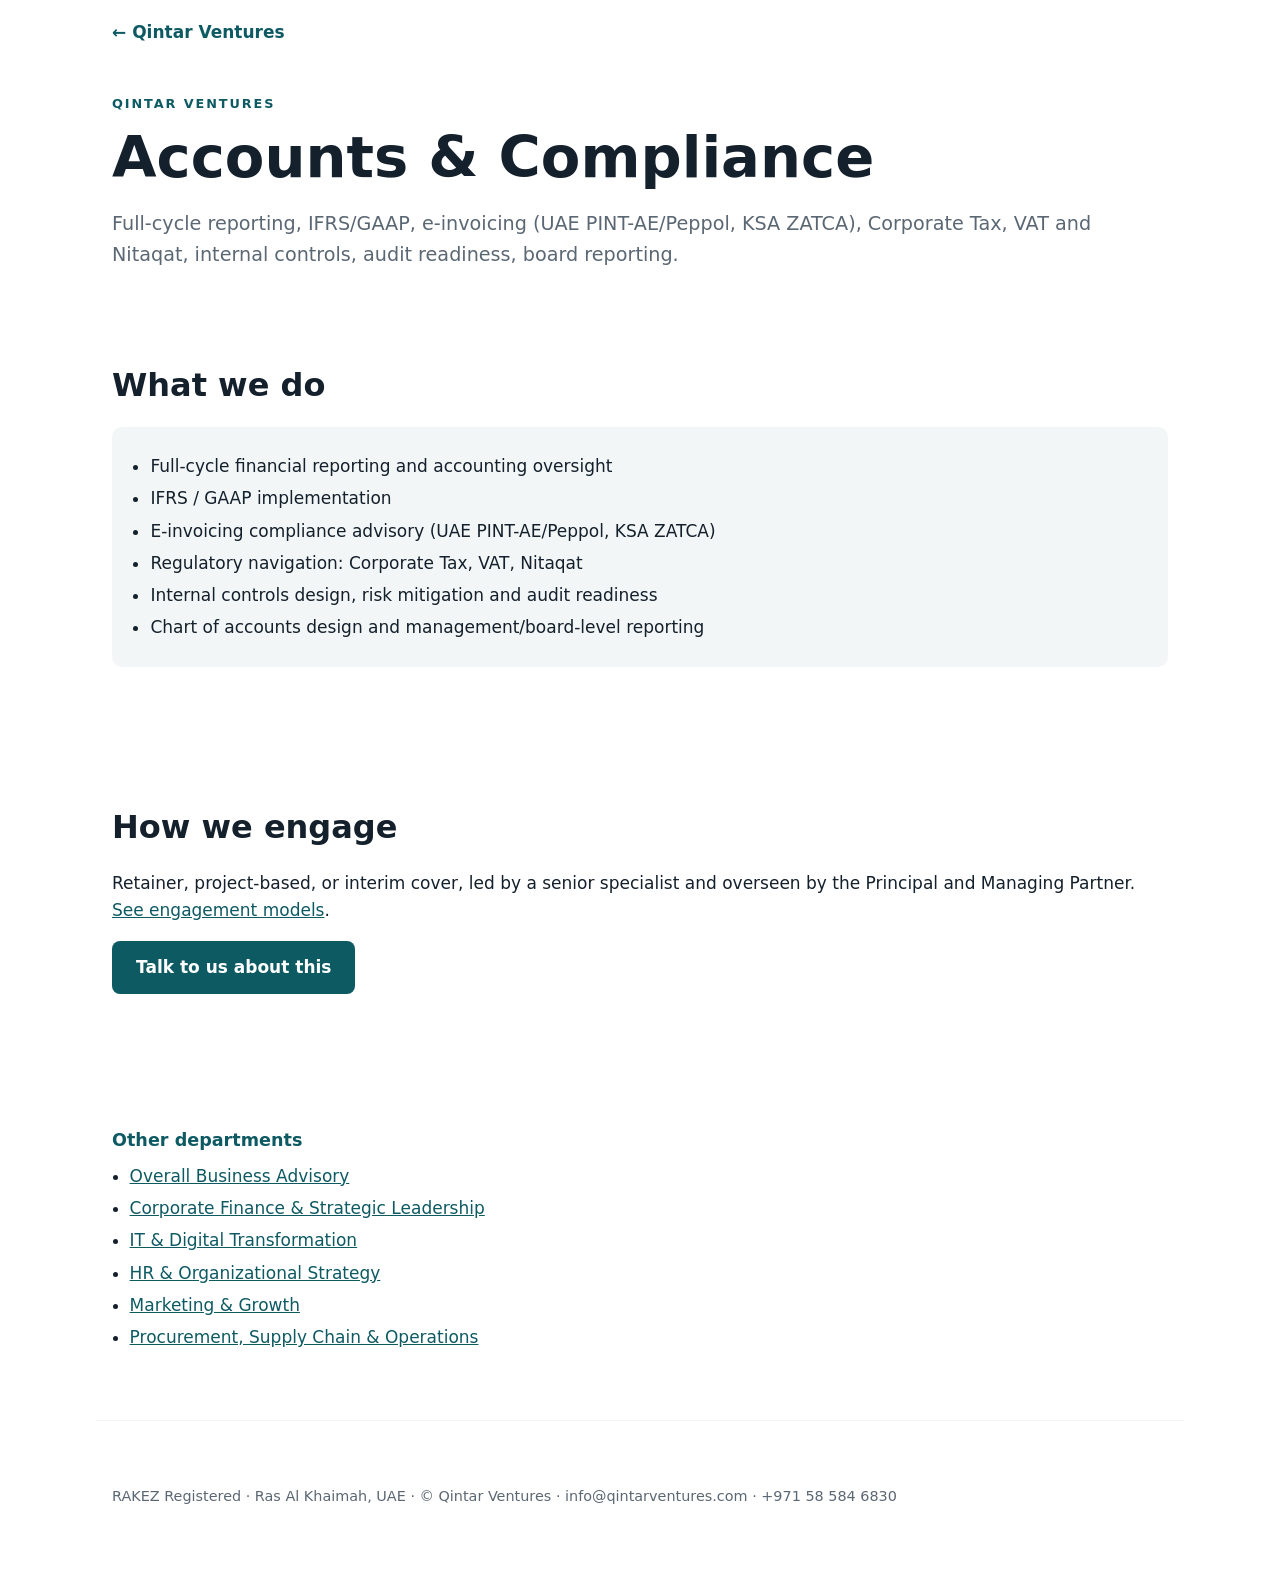
==== accounts-compliance.html @ e9bed04b "Add separate page per department Co-Authored-By: Claude Sonnet 5.5 <noreply@anthropic.com> Claude-Se" ====
<!doctype html>
<html lang=en><head><meta charset=utf-8><meta name=viewport content="width=device-width,initial-scale=1">
<title>Accounts &amp; Compliance | Qintar Ventures</title>
<meta name=description content="Full-cycle reporting, IFRS/GAAP, e-invoicing (UAE PINT-AE/Peppol, KSA ZATCA), Corporate Tax, VAT and Nitaqat, internal controls, audit readiness, board reporting.">
<link rel=stylesheet href=style.css></head><body>
<nav><a href=index.html>&larr; Qintar Ventures</a></nav>
<header style="padding-top:3rem"><div class=k>QINTAR VENTURES</div><h1>Accounts &amp; Compliance</h1><p class=mu style="font-size:1.2rem">Full-cycle reporting, IFRS/GAAP, e-invoicing (UAE PINT-AE/Peppol, KSA ZATCA), Corporate Tax, VAT and Nitaqat, internal controls, audit readiness, board reporting.</p></header>
<section style="padding-top:0"><h2>What we do</h2><div class=c><ul><li>Full-cycle financial reporting and accounting oversight</li><li>IFRS / GAAP implementation</li><li>E-invoicing compliance advisory (UAE PINT-AE/Peppol, KSA ZATCA)</li><li>Regulatory navigation: Corporate Tax, VAT, Nitaqat</li><li>Internal controls design, risk mitigation and audit readiness</li><li>Chart of accounts design and management/board-level reporting</li></ul></div></section>
<section><h2>How we engage</h2><p>Retainer, project-based, or interim cover, led by a senior specialist and overseen by the Principal and Managing Partner. <a href=index.html#engagement>See engagement models</a>.</p>
<a class=b href=mailto:info@qintarventures.com?subject=Accounts%20and%20Compliance>Talk to us about this</a></section>
<section><h3>Other departments</h3><ul><li><a href=overall-business-advisory.html>Overall Business Advisory</a></li><li><a href=corporate-finance.html>Corporate Finance &amp; Strategic Leadership</a></li><li><a href=it-digital-transformation.html>IT &amp; Digital Transformation</a></li><li><a href=hr-organizational-strategy.html>HR &amp; Organizational Strategy</a></li><li><a href=marketing-growth.html>Marketing &amp; Growth</a></li><li><a href=procurement-supply-chain-operations.html>Procurement, Supply Chain &amp; Operations</a></li></ul></section>
<footer>RAKEZ Registered · Ras Al Khaimah, UAE · © Qintar Ventures · info@qintarventures.com · +971 58 584 6830</footer>
</body></html>
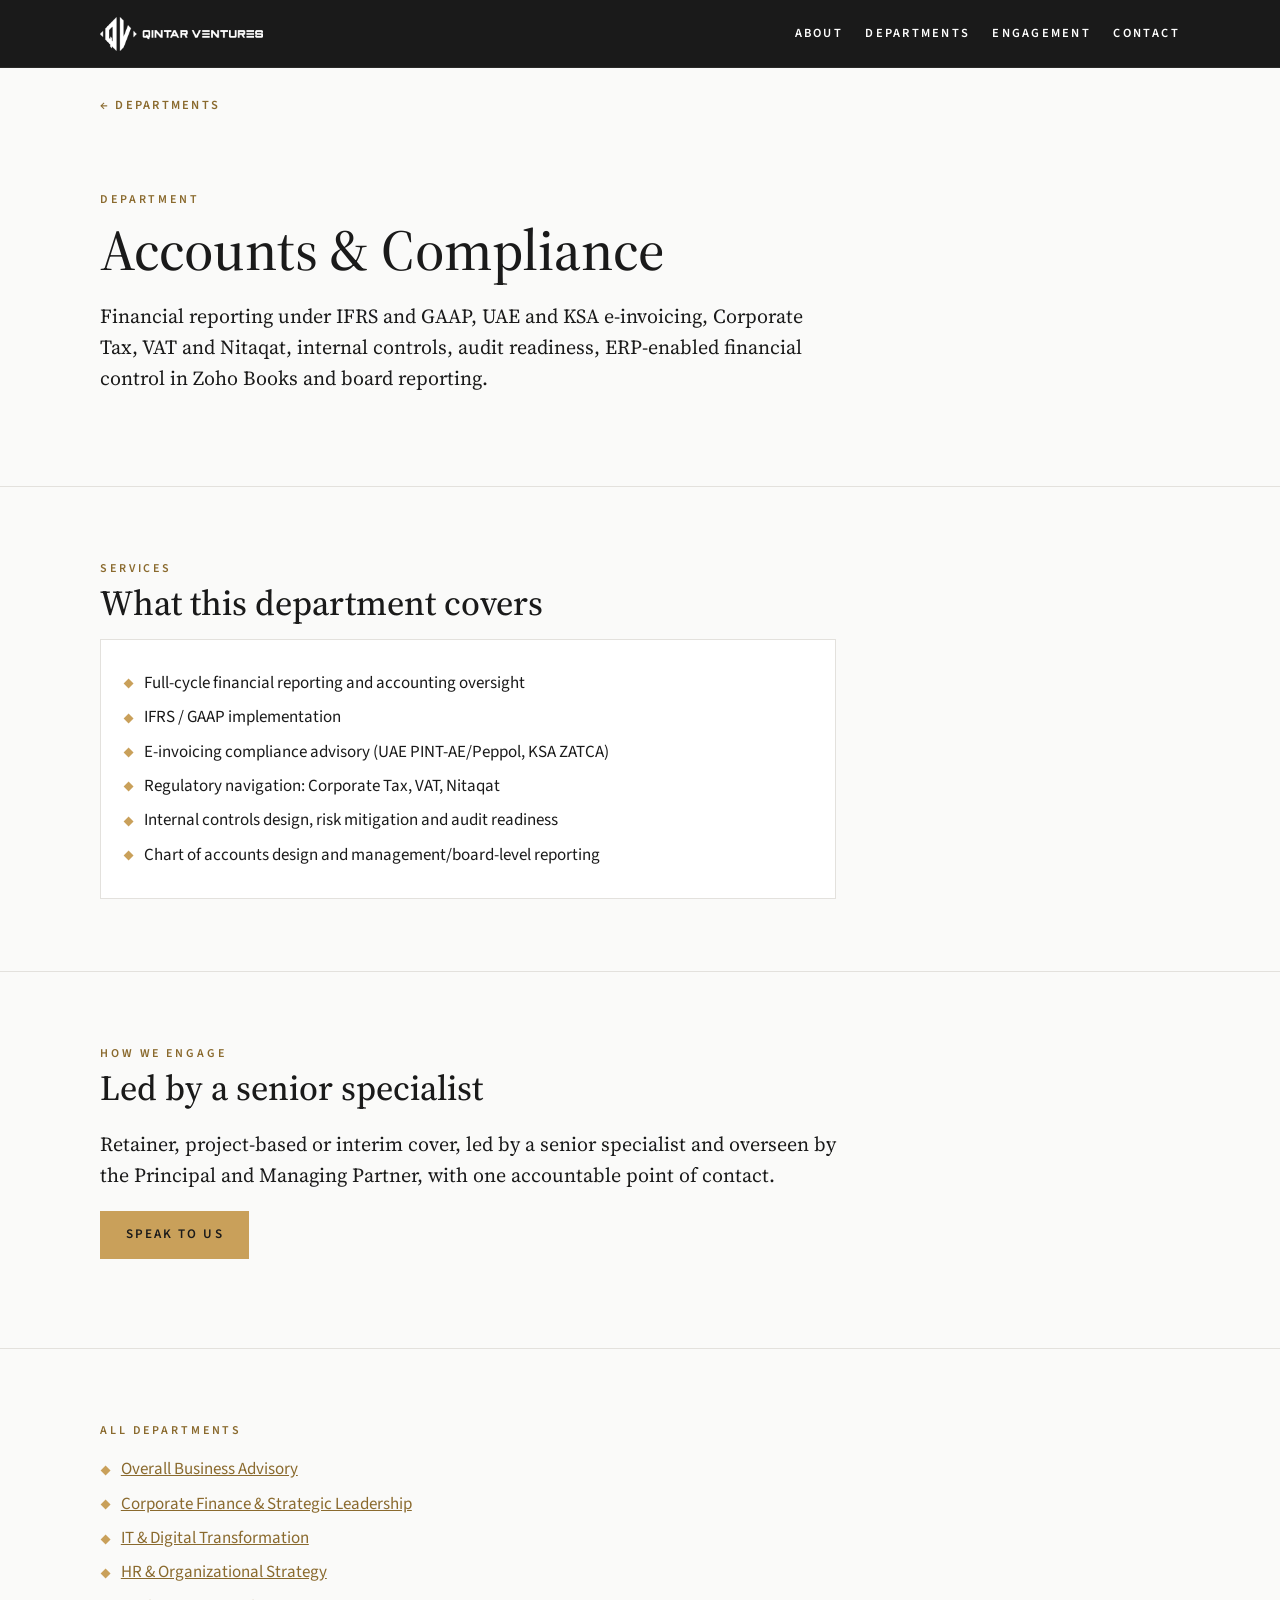
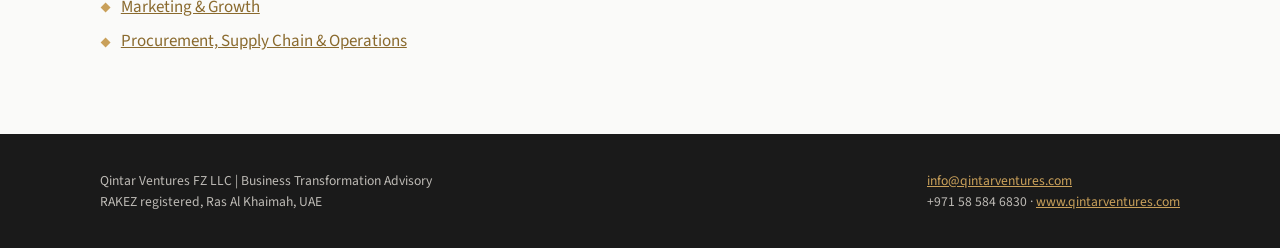
==== commit fc892bb8: "Apply Qintar brand book: logo, palette, Source Serif 4 and Source Sans 3 Co-Authored-By: Claude Sonn" ====
--- a/accounts-compliance.html
+++ b/accounts-compliance.html
@@ -1,13 +1,20 @@
 <!doctype html>
 <html lang=en><head><meta charset=utf-8><meta name=viewport content="width=device-width,initial-scale=1">
-<title>Accounts &amp; Compliance | Qintar Ventures</title>
-<meta name=description content="Full-cycle reporting, IFRS/GAAP, e-invoicing (UAE PINT-AE/Peppol, KSA ZATCA), Corporate Tax, VAT and Nitaqat, internal controls, audit readiness, board reporting.">
+<title>Accounts &amp; Compliance | Qintar Ventures</title><meta name=description content="Financial reporting under IFRS and GAAP, UAE and KSA e-invoicing, Corporate Tax, VAT and Nitaqat, internal controls, audit readiness, ERP-enabled financial control in Zoho Books and board reporting.">
+<link rel=icon href=assets/favicon.png>
+<link rel=preconnect href=https://fonts.googleapis.com><link rel=preconnect href=https://fonts.gstatic.com crossorigin>
+<link href="https://fonts.googleapis.com/css2?family=Source+Sans+3:wght@400;600&family=Source+Serif+4:ital,wght@0,400;0,500;0,600;1,400;1,500&display=swap" rel=stylesheet>
 <link rel=stylesheet href=style.css></head><body>
-<nav><a href=index.html>&larr; Qintar Ventures</a></nav>
-<header style="padding-top:3rem"><div class=k>QINTAR VENTURES</div><h1>Accounts &amp; Compliance</h1><p class=mu style="font-size:1.2rem">Full-cycle reporting, IFRS/GAAP, e-invoicing (UAE PINT-AE/Peppol, KSA ZATCA), Corporate Tax, VAT and Nitaqat, internal controls, audit readiness, board reporting.</p></header>
-<section style="padding-top:0"><h2>What we do</h2><div class=c><ul><li>Full-cycle financial reporting and accounting oversight</li><li>IFRS / GAAP implementation</li><li>E-invoicing compliance advisory (UAE PINT-AE/Peppol, KSA ZATCA)</li><li>Regulatory navigation: Corporate Tax, VAT, Nitaqat</li><li>Internal controls design, risk mitigation and audit readiness</li><li>Chart of accounts design and management/board-level reporting</li></ul></div></section>
-<section><h2>How we engage</h2><p>Retainer, project-based, or interim cover, led by a senior specialist and overseen by the Principal and Managing Partner. <a href=index.html#engagement>See engagement models</a>.</p>
-<a class=b href=mailto:info@qintarventures.com?subject=Accounts%20and%20Compliance>Talk to us about this</a></section>
-<section><h3>Other departments</h3><ul><li><a href=overall-business-advisory.html>Overall Business Advisory</a></li><li><a href=corporate-finance.html>Corporate Finance &amp; Strategic Leadership</a></li><li><a href=it-digital-transformation.html>IT &amp; Digital Transformation</a></li><li><a href=hr-organizational-strategy.html>HR &amp; Organizational Strategy</a></li><li><a href=marketing-growth.html>Marketing &amp; Growth</a></li><li><a href=procurement-supply-chain-operations.html>Procurement, Supply Chain &amp; Operations</a></li></ul></section>
-<footer>RAKEZ Registered · Ras Al Khaimah, UAE · © Qintar Ventures · info@qintarventures.com · +971 58 584 6830</footer>
+<div class=top><div class=w><a href=index.html><img src=assets/logo-white.png alt="Qintar Ventures"></a>
+<nav><a href=index.html#about>About</a><a href=index.html#departments>Departments</a><a href=index.html#engagement>Engagement</a><a href=index.html#contact>Contact</a></nav></div></div>
+
+<div class=w><div class=crumb><a href=index.html#departments>&larr; Departments</a></div></div>
+<section class=s><div class=w><div class=l>Department</div><h1 style="margin:.6rem 0 1.2rem">Accounts &amp; Compliance</h1><p class=lead>Financial reporting under IFRS and GAAP, UAE and KSA e-invoicing, Corporate Tax, VAT and Nitaqat, internal controls, audit readiness, ERP-enabled financial control in Zoho Books and board reporting.</p></div></section>
+<section class=s><div class=w><div class=l>Services</div><h2>What this department covers</h2><div class=c style="max-width:46rem"><ul class=dm><li>Full-cycle financial reporting and accounting oversight</li><li>IFRS / GAAP implementation</li><li>E-invoicing compliance advisory (UAE PINT-AE/Peppol, KSA ZATCA)</li><li>Regulatory navigation: Corporate Tax, VAT, Nitaqat</li><li>Internal controls design, risk mitigation and audit readiness</li><li>Chart of accounts design and management/board-level reporting</li></ul></div></div></section>
+<section class=s><div class=w><div class=l>How we engage</div><h2>Led by a senior specialist</h2>
+<p class=lead>Retainer, project-based or interim cover, led by a senior specialist and overseen by the Principal and Managing Partner, with one accountable point of contact.</p>
+<p><a class=b href="mailto:info@qintarventures.com?subject=Accounts%20and%20Compliance">Speak to us</a></p></div></section>
+<section class=s><div class=w><div class=l>All departments</div><ul class=dm style="margin-top:1rem"><li><a href=overall-business-advisory.html>Overall Business Advisory</a></li><li><a href=corporate-finance.html>Corporate Finance &amp; Strategic Leadership</a></li><li><a href=it-digital-transformation.html>IT &amp; Digital Transformation</a></li><li><a href=hr-organizational-strategy.html>HR &amp; Organizational Strategy</a></li><li><a href=marketing-growth.html>Marketing &amp; Growth</a></li><li><a href=procurement-supply-chain-operations.html>Procurement, Supply Chain &amp; Operations</a></li></ul></div></section>
+<footer><div class=w><div>Qintar Ventures FZ LLC | Business Transformation Advisory<br>RAKEZ registered, Ras Al Khaimah, UAE</div>
+<div><a href=mailto:info@qintarventures.com>info@qintarventures.com</a><br>+971 58 584 6830 · <a href=https://www.qintarventures.com>www.qintarventures.com</a></div></div></footer>
 </body></html>
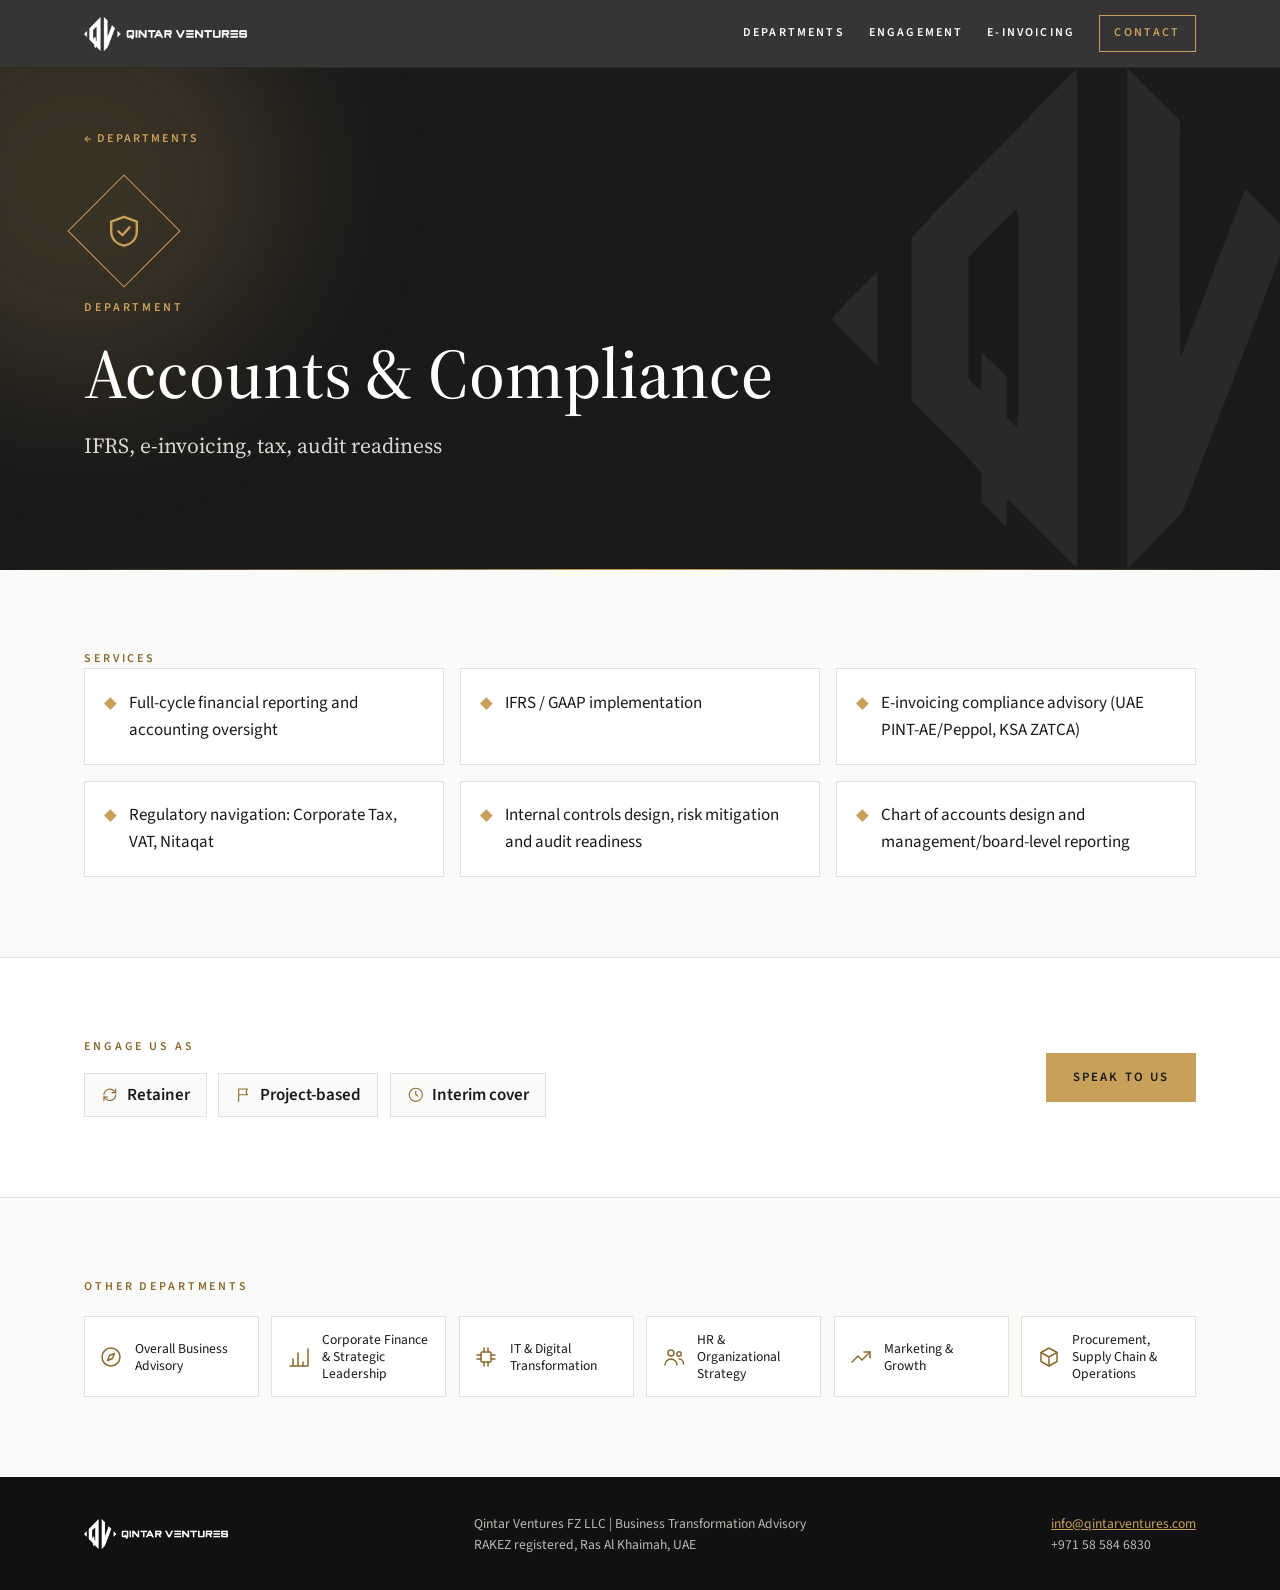
==== commit 5b3eaa84: "Redesign site: icons, motion, shorter copy Co-Authored-By: Claude Sonnet 5.5 <noreply@anthropic.com>" ====
--- a/accounts-compliance.html
+++ b/accounts-compliance.html
@@ -4,17 +4,21 @@
 <link rel=icon href=assets/favicon.png>
 <link rel=preconnect href=https://fonts.googleapis.com><link rel=preconnect href=https://fonts.gstatic.com crossorigin>
 <link href="https://fonts.googleapis.com/css2?family=Source+Sans+3:wght@400;600&family=Source+Serif+4:ital,wght@0,400;0,500;0,600;1,400;1,500&display=swap" rel=stylesheet>
+<script>document.documentElement.classList.add('js')</script>
 <link rel=stylesheet href=style.css></head><body>
 <div class=top><div class=w><a href=index.html><img src=assets/logo-white.png alt="Qintar Ventures"></a>
-<nav><a href=index.html#about>About</a><a href=index.html#departments>Departments</a><a href=index.html#engagement>Engagement</a><a href=index.html#contact>Contact</a></nav></div></div>
+<nav><a href=index.html#departments>Departments</a><a href=index.html#engagement>Engagement</a><a href=index.html#einvoicing>E-invoicing</a><a class=nb href=index.html#contact>Contact</a></nav></div></div>
 
-<div class=w><div class=crumb><a href=index.html#departments>&larr; Departments</a></div></div>
-<section class=s><div class=w><div class=l>Department</div><h1 style="margin:.6rem 0 1.2rem">Accounts &amp; Compliance</h1><p class=lead>Financial reporting under IFRS and GAAP, UAE and KSA e-invoicing, Corporate Tax, VAT and Nitaqat, internal controls, audit readiness, ERP-enabled financial control in Zoho Books and board reporting.</p></div></section>
-<section class=s><div class=w><div class=l>Services</div><h2>What this department covers</h2><div class=c style="max-width:46rem"><ul class=dm><li>Full-cycle financial reporting and accounting oversight</li><li>IFRS / GAAP implementation</li><li>E-invoicing compliance advisory (UAE PINT-AE/Peppol, KSA ZATCA)</li><li>Regulatory navigation: Corporate Tax, VAT, Nitaqat</li><li>Internal controls design, risk mitigation and audit readiness</li><li>Chart of accounts design and management/board-level reporting</li></ul></div></div></section>
-<section class=s><div class=w><div class=l>How we engage</div><h2>Led by a senior specialist</h2>
-<p class=lead>Retainer, project-based or interim cover, led by a senior specialist and overseen by the Principal and Managing Partner, with one accountable point of contact.</p>
-<p><a class=b href="mailto:info@qintarventures.com?subject=Accounts%20and%20Compliance">Speak to us</a></p></div></section>
-<section class=s><div class=w><div class=l>All departments</div><ul class=dm style="margin-top:1rem"><li><a href=overall-business-advisory.html>Overall Business Advisory</a></li><li><a href=corporate-finance.html>Corporate Finance &amp; Strategic Leadership</a></li><li><a href=it-digital-transformation.html>IT &amp; Digital Transformation</a></li><li><a href=hr-organizational-strategy.html>HR &amp; Organizational Strategy</a></li><li><a href=marketing-growth.html>Marketing &amp; Growth</a></li><li><a href=procurement-supply-chain-operations.html>Procurement, Supply Chain &amp; Operations</a></li></ul></div></section>
-<footer><div class=w><div>Qintar Ventures FZ LLC | Business Transformation Advisory<br>RAKEZ registered, Ras Al Khaimah, UAE</div>
-<div><a href=mailto:info@qintarventures.com>info@qintarventures.com</a><br>+971 58 584 6830 · <a href=https://www.qintarventures.com>www.qintarventures.com</a></div></div></footer>
-</body></html>+<section class="hero sm"><div class="orb o1"></div><div class=w><a class=back href=index.html#departments>&larr; Departments</a>
+<div class=rv><div class=bigico><svg class="ic" viewBox="0 0 24 24" fill="none" stroke="currentColor" stroke-width="1.5" stroke-linecap="round" stroke-linejoin="round" aria-hidden="true"><path d="M12 3l8 3v6c0 5-3.5 8-8 9-4.5-1-8-4-8-9V6z"/><path d="M8.5 12l2.5 2.5 4.5-5"/></svg></div></div><div class="l rv">Department</div><h1 class=rv style="--d:80ms">Accounts &amp; Compliance</h1><p class="lead rv" style="--d:160ms">IFRS, e-invoicing, tax, audit readiness</p></div></section>
+<section class=s><div class=w><div class="l rv">Services</div><div class=g3><div class="card sv rv" style="--d:0ms"><span class=dia></span>Full-cycle financial reporting and accounting oversight</div><div class="card sv rv" style="--d:50ms"><span class=dia></span>IFRS / GAAP implementation</div><div class="card sv rv" style="--d:100ms"><span class=dia></span>E-invoicing compliance advisory (UAE PINT-AE/Peppol, KSA ZATCA)</div><div class="card sv rv" style="--d:150ms"><span class=dia></span>Regulatory navigation: Corporate Tax, VAT, Nitaqat</div><div class="card sv rv" style="--d:200ms"><span class=dia></span>Internal controls design, risk mitigation and audit readiness</div><div class="card sv rv" style="--d:250ms"><span class=dia></span>Chart of accounts design and management/board-level reporting</div></div></div></section>
+<section class="s alt"><div class="w ct2"><div><div class="l rv">Engage us as</div><div class="chips rv"><span class=chip2><svg class="ic" viewBox="0 0 24 24" fill="none" stroke="currentColor" stroke-width="1.5" stroke-linecap="round" stroke-linejoin="round" aria-hidden="true"><path d="M4 12a8 8 0 0114-5l2 2M20 12a8 8 0 01-14 5l-2-2"/><path d="M20 4v5h-5M4 20v-5h5"/></svg>Retainer</span><span class=chip2><svg class="ic" viewBox="0 0 24 24" fill="none" stroke="currentColor" stroke-width="1.5" stroke-linecap="round" stroke-linejoin="round" aria-hidden="true"><path d="M5 21V4M5 4h12l-2 4 2 4H5"/></svg>Project-based</span><span class=chip2><svg class="ic" viewBox="0 0 24 24" fill="none" stroke="currentColor" stroke-width="1.5" stroke-linecap="round" stroke-linejoin="round" aria-hidden="true"><circle cx="12" cy="12" r="9"/><path d="M12 7v5l3 2"/></svg>Interim cover</span></div></div><a class="b rv" href="mailto:info@qintarventures.com?subject=Accounts%20and%20Compliance">Speak to us</a></div></section>
+<section class=s><div class=w><div class="l rv">Other departments</div><div class=minis><a class="mini" href=overall-business-advisory.html title="Overall Business Advisory"><svg class="ic" viewBox="0 0 24 24" fill="none" stroke="currentColor" stroke-width="1.5" stroke-linecap="round" stroke-linejoin="round" aria-hidden="true"><circle cx="12" cy="12" r="9"/><path d="M15.5 8.5l-2 5-5 2 2-5z"/></svg><span>Overall Business Advisory</span></a><a class="mini" href=corporate-finance.html title="Corporate Finance &amp; Strategic Leadership"><svg class="ic" viewBox="0 0 24 24" fill="none" stroke="currentColor" stroke-width="1.5" stroke-linecap="round" stroke-linejoin="round" aria-hidden="true"><path d="M3 21h18M6 21v-7M11 21V8M16 21v-4M21 21V4"/></svg><span>Corporate Finance &amp; Strategic Leadership</span></a><a class="mini" href=it-digital-transformation.html title="IT &amp; Digital Transformation"><svg class="ic" viewBox="0 0 24 24" fill="none" stroke="currentColor" stroke-width="1.5" stroke-linecap="round" stroke-linejoin="round" aria-hidden="true"><rect x="7" y="7" width="10" height="10" rx="1"/><path d="M10 3v4M14 3v4M10 17v4M14 17v4M3 10h4M3 14h4M17 10h4M17 14h4"/></svg><span>IT &amp; Digital Transformation</span></a><a class="mini" href=hr-organizational-strategy.html title="HR &amp; Organizational Strategy"><svg class="ic" viewBox="0 0 24 24" fill="none" stroke="currentColor" stroke-width="1.5" stroke-linecap="round" stroke-linejoin="round" aria-hidden="true"><circle cx="9" cy="8" r="3"/><path d="M3 20c0-3.3 2.7-6 6-6s6 2.7 6 6"/><circle cx="17" cy="9" r="2.2"/><path d="M17 14c2.5 0 4.5 2 4.5 5"/></svg><span>HR &amp; Organizational Strategy</span></a><a class="mini" href=marketing-growth.html title="Marketing &amp; Growth"><svg class="ic" viewBox="0 0 24 24" fill="none" stroke="currentColor" stroke-width="1.5" stroke-linecap="round" stroke-linejoin="round" aria-hidden="true"><path d="M3 17l6-6 4 4 8-8"/><path d="M15 7h6v6"/></svg><span>Marketing &amp; Growth</span></a><a class="mini" href=procurement-supply-chain-operations.html title="Procurement, Supply Chain &amp; Operations"><svg class="ic" viewBox="0 0 24 24" fill="none" stroke="currentColor" stroke-width="1.5" stroke-linecap="round" stroke-linejoin="round" aria-hidden="true"><path d="M12 3l8 4.5v9L12 21l-8-4.5v-9z"/><path d="M4 7.5l8 4.5 8-4.5M12 12v9"/></svg><span>Procurement, Supply Chain &amp; Operations</span></a></div></div></section>
+<footer><div class=w><img src=assets/logo-white.png alt="Qintar Ventures" style="height:30px"><div>Qintar Ventures FZ LLC | Business Transformation Advisory<br>RAKEZ registered, Ras Al Khaimah, UAE</div>
+<div><a href=mailto:info@qintarventures.com>info@qintarventures.com</a><br>+971 58 584 6830</div></div></footer>
+<script>
+var rv=document.querySelectorAll('.rv'),R=matchMedia('(prefers-reduced-motion:reduce)').matches;
+if(R||!('IntersectionObserver' in window)){rv.forEach(function(e){e.classList.add('in')})}else{var o=new IntersectionObserver(function(es){es.forEach(function(e){if(e.isIntersecting){e.target.classList.add('in');o.unobserve(e.target)}})},{threshold:.15});rv.forEach(function(e){o.observe(e)})}
+document.querySelectorAll('[data-n]').forEach(function(e){var n=+e.dataset.n;if(R){e.textContent=n;return}var s=null;new IntersectionObserver(function(es,ob){if(es[0].isIntersecting){ob.disconnect();(function f(t){s=s||t;var p=Math.min((t-s)/1200,1);e.textContent=Math.round(n*(1-Math.pow(1-p,3)));if(p<1)requestAnimationFrame(f)})(performance.now())}}).observe(e)});
+var cd=document.getElementById('cd');if(cd){var d=Math.ceil((new Date('2026-10-30T00:00:00+04:00')-new Date())/864e5);cd.textContent=d>0?d+' days left':(d===0?'Due today':'Deadline passed')}
+</script></body></html>
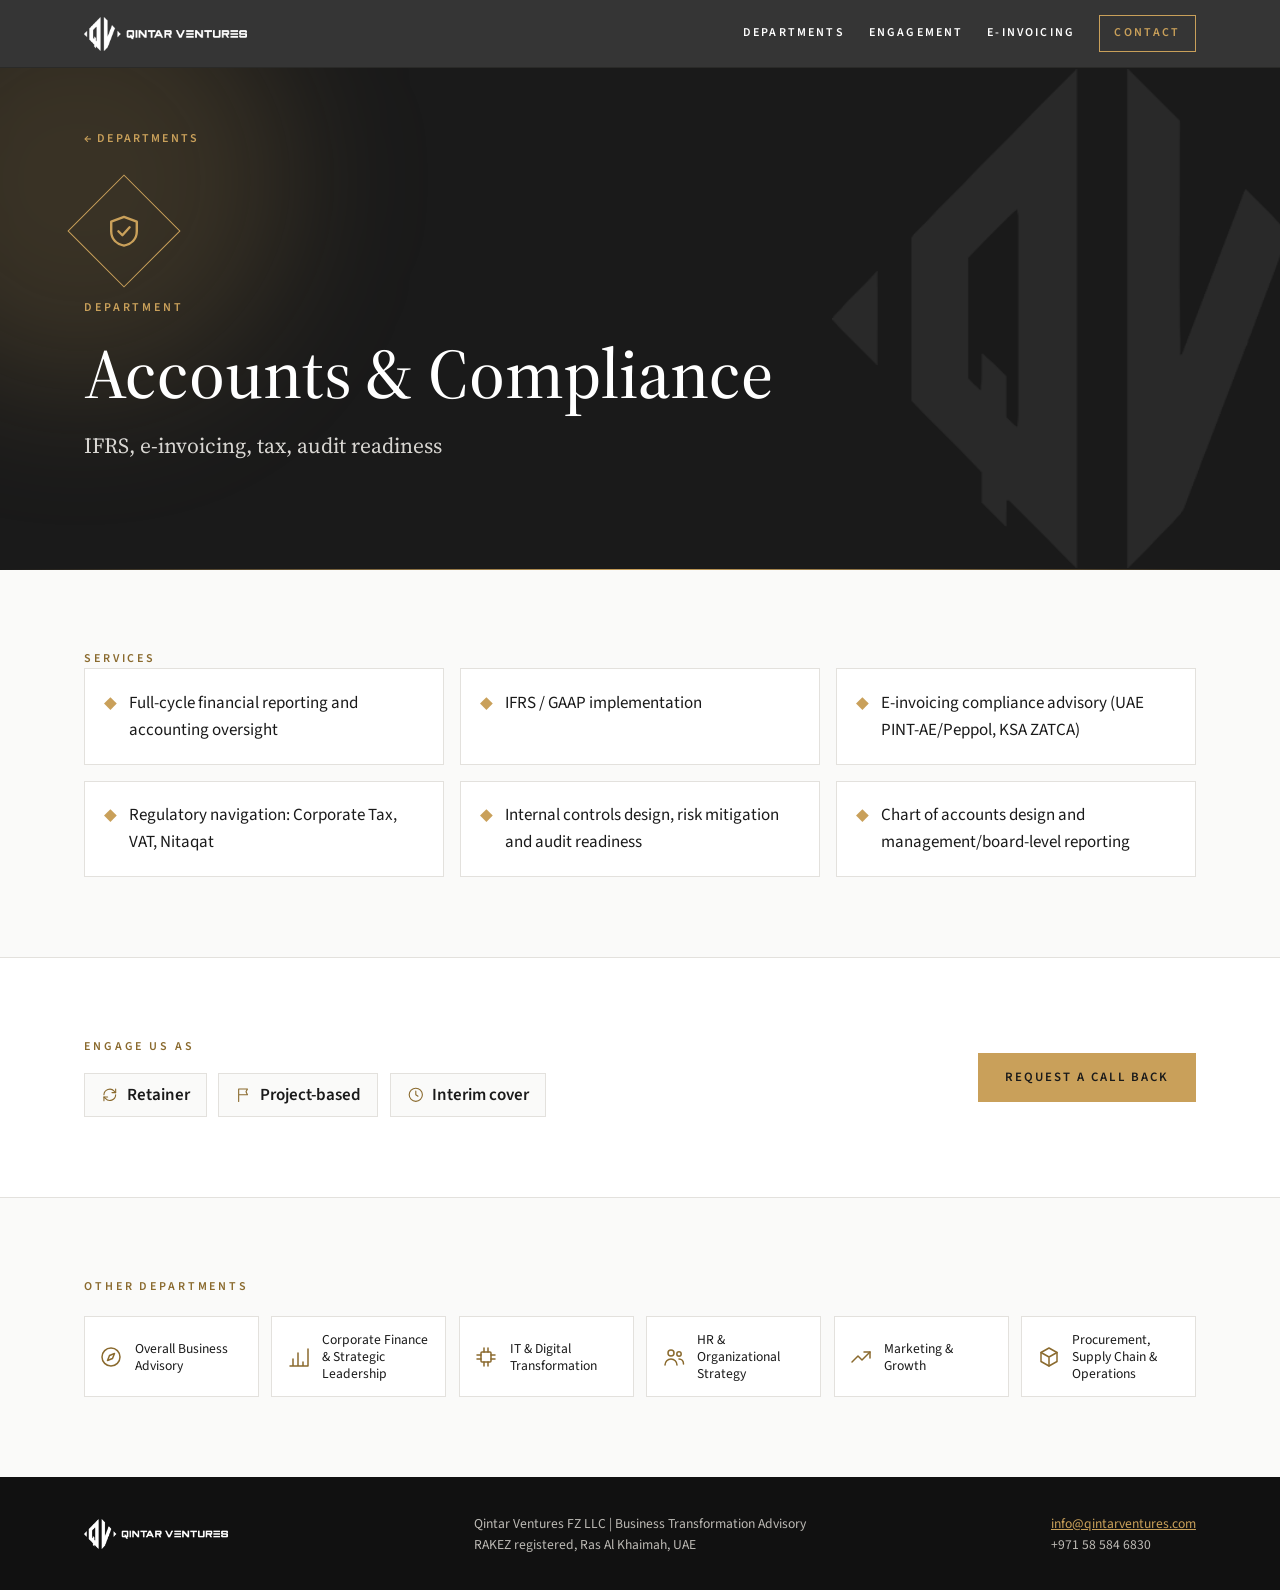
==== commit 20335f6c: "Add call-back contact page backed by Supabase Co-Authored-By: Claude Sonnet 5.5 <noreply@anthropic.c" ====
--- a/accounts-compliance.html
+++ b/accounts-compliance.html
@@ -7,12 +7,12 @@
 <script>document.documentElement.classList.add('js')</script>
 <link rel=stylesheet href=style.css></head><body>
 <div class=top><div class=w><a href=index.html><img src=assets/logo-white.png alt="Qintar Ventures"></a>
-<nav><a href=index.html#departments>Departments</a><a href=index.html#engagement>Engagement</a><a href=index.html#einvoicing>E-invoicing</a><a class=nb href=index.html#contact>Contact</a></nav></div></div>
+<nav><a href=index.html#departments>Departments</a><a href=index.html#engagement>Engagement</a><a href=index.html#einvoicing>E-invoicing</a><a class=nb href=contact.html>Contact</a></nav></div></div>
 
 <section class="hero sm"><div class="orb o1"></div><div class=w><a class=back href=index.html#departments>&larr; Departments</a>
 <div class=rv><div class=bigico><svg class="ic" viewBox="0 0 24 24" fill="none" stroke="currentColor" stroke-width="1.5" stroke-linecap="round" stroke-linejoin="round" aria-hidden="true"><path d="M12 3l8 3v6c0 5-3.5 8-8 9-4.5-1-8-4-8-9V6z"/><path d="M8.5 12l2.5 2.5 4.5-5"/></svg></div></div><div class="l rv">Department</div><h1 class=rv style="--d:80ms">Accounts &amp; Compliance</h1><p class="lead rv" style="--d:160ms">IFRS, e-invoicing, tax, audit readiness</p></div></section>
 <section class=s><div class=w><div class="l rv">Services</div><div class=g3><div class="card sv rv" style="--d:0ms"><span class=dia></span>Full-cycle financial reporting and accounting oversight</div><div class="card sv rv" style="--d:50ms"><span class=dia></span>IFRS / GAAP implementation</div><div class="card sv rv" style="--d:100ms"><span class=dia></span>E-invoicing compliance advisory (UAE PINT-AE/Peppol, KSA ZATCA)</div><div class="card sv rv" style="--d:150ms"><span class=dia></span>Regulatory navigation: Corporate Tax, VAT, Nitaqat</div><div class="card sv rv" style="--d:200ms"><span class=dia></span>Internal controls design, risk mitigation and audit readiness</div><div class="card sv rv" style="--d:250ms"><span class=dia></span>Chart of accounts design and management/board-level reporting</div></div></div></section>
-<section class="s alt"><div class="w ct2"><div><div class="l rv">Engage us as</div><div class="chips rv"><span class=chip2><svg class="ic" viewBox="0 0 24 24" fill="none" stroke="currentColor" stroke-width="1.5" stroke-linecap="round" stroke-linejoin="round" aria-hidden="true"><path d="M4 12a8 8 0 0114-5l2 2M20 12a8 8 0 01-14 5l-2-2"/><path d="M20 4v5h-5M4 20v-5h5"/></svg>Retainer</span><span class=chip2><svg class="ic" viewBox="0 0 24 24" fill="none" stroke="currentColor" stroke-width="1.5" stroke-linecap="round" stroke-linejoin="round" aria-hidden="true"><path d="M5 21V4M5 4h12l-2 4 2 4H5"/></svg>Project-based</span><span class=chip2><svg class="ic" viewBox="0 0 24 24" fill="none" stroke="currentColor" stroke-width="1.5" stroke-linecap="round" stroke-linejoin="round" aria-hidden="true"><circle cx="12" cy="12" r="9"/><path d="M12 7v5l3 2"/></svg>Interim cover</span></div></div><a class="b rv" href="mailto:info@qintarventures.com?subject=Accounts%20and%20Compliance">Speak to us</a></div></section>
+<section class="s alt"><div class="w ct2"><div><div class="l rv">Engage us as</div><div class="chips rv"><span class=chip2><svg class="ic" viewBox="0 0 24 24" fill="none" stroke="currentColor" stroke-width="1.5" stroke-linecap="round" stroke-linejoin="round" aria-hidden="true"><path d="M4 12a8 8 0 0114-5l2 2M20 12a8 8 0 01-14 5l-2-2"/><path d="M20 4v5h-5M4 20v-5h5"/></svg>Retainer</span><span class=chip2><svg class="ic" viewBox="0 0 24 24" fill="none" stroke="currentColor" stroke-width="1.5" stroke-linecap="round" stroke-linejoin="round" aria-hidden="true"><path d="M5 21V4M5 4h12l-2 4 2 4H5"/></svg>Project-based</span><span class=chip2><svg class="ic" viewBox="0 0 24 24" fill="none" stroke="currentColor" stroke-width="1.5" stroke-linecap="round" stroke-linejoin="round" aria-hidden="true"><circle cx="12" cy="12" r="9"/><path d="M12 7v5l3 2"/></svg>Interim cover</span></div></div><a class="b rv" href="contact.html?dept=Accounts%20and%20Compliance">Request a call back</a></div></section>
 <section class=s><div class=w><div class="l rv">Other departments</div><div class=minis><a class="mini" href=overall-business-advisory.html title="Overall Business Advisory"><svg class="ic" viewBox="0 0 24 24" fill="none" stroke="currentColor" stroke-width="1.5" stroke-linecap="round" stroke-linejoin="round" aria-hidden="true"><circle cx="12" cy="12" r="9"/><path d="M15.5 8.5l-2 5-5 2 2-5z"/></svg><span>Overall Business Advisory</span></a><a class="mini" href=corporate-finance.html title="Corporate Finance &amp; Strategic Leadership"><svg class="ic" viewBox="0 0 24 24" fill="none" stroke="currentColor" stroke-width="1.5" stroke-linecap="round" stroke-linejoin="round" aria-hidden="true"><path d="M3 21h18M6 21v-7M11 21V8M16 21v-4M21 21V4"/></svg><span>Corporate Finance &amp; Strategic Leadership</span></a><a class="mini" href=it-digital-transformation.html title="IT &amp; Digital Transformation"><svg class="ic" viewBox="0 0 24 24" fill="none" stroke="currentColor" stroke-width="1.5" stroke-linecap="round" stroke-linejoin="round" aria-hidden="true"><rect x="7" y="7" width="10" height="10" rx="1"/><path d="M10 3v4M14 3v4M10 17v4M14 17v4M3 10h4M3 14h4M17 10h4M17 14h4"/></svg><span>IT &amp; Digital Transformation</span></a><a class="mini" href=hr-organizational-strategy.html title="HR &amp; Organizational Strategy"><svg class="ic" viewBox="0 0 24 24" fill="none" stroke="currentColor" stroke-width="1.5" stroke-linecap="round" stroke-linejoin="round" aria-hidden="true"><circle cx="9" cy="8" r="3"/><path d="M3 20c0-3.3 2.7-6 6-6s6 2.7 6 6"/><circle cx="17" cy="9" r="2.2"/><path d="M17 14c2.5 0 4.5 2 4.5 5"/></svg><span>HR &amp; Organizational Strategy</span></a><a class="mini" href=marketing-growth.html title="Marketing &amp; Growth"><svg class="ic" viewBox="0 0 24 24" fill="none" stroke="currentColor" stroke-width="1.5" stroke-linecap="round" stroke-linejoin="round" aria-hidden="true"><path d="M3 17l6-6 4 4 8-8"/><path d="M15 7h6v6"/></svg><span>Marketing &amp; Growth</span></a><a class="mini" href=procurement-supply-chain-operations.html title="Procurement, Supply Chain &amp; Operations"><svg class="ic" viewBox="0 0 24 24" fill="none" stroke="currentColor" stroke-width="1.5" stroke-linecap="round" stroke-linejoin="round" aria-hidden="true"><path d="M12 3l8 4.5v9L12 21l-8-4.5v-9z"/><path d="M4 7.5l8 4.5 8-4.5M12 12v9"/></svg><span>Procurement, Supply Chain &amp; Operations</span></a></div></div></section>
 <footer><div class=w><img src=assets/logo-white.png alt="Qintar Ventures" style="height:30px"><div>Qintar Ventures FZ LLC | Business Transformation Advisory<br>RAKEZ registered, Ras Al Khaimah, UAE</div>
 <div><a href=mailto:info@qintarventures.com>info@qintarventures.com</a><br>+971 58 584 6830</div></div></footer>
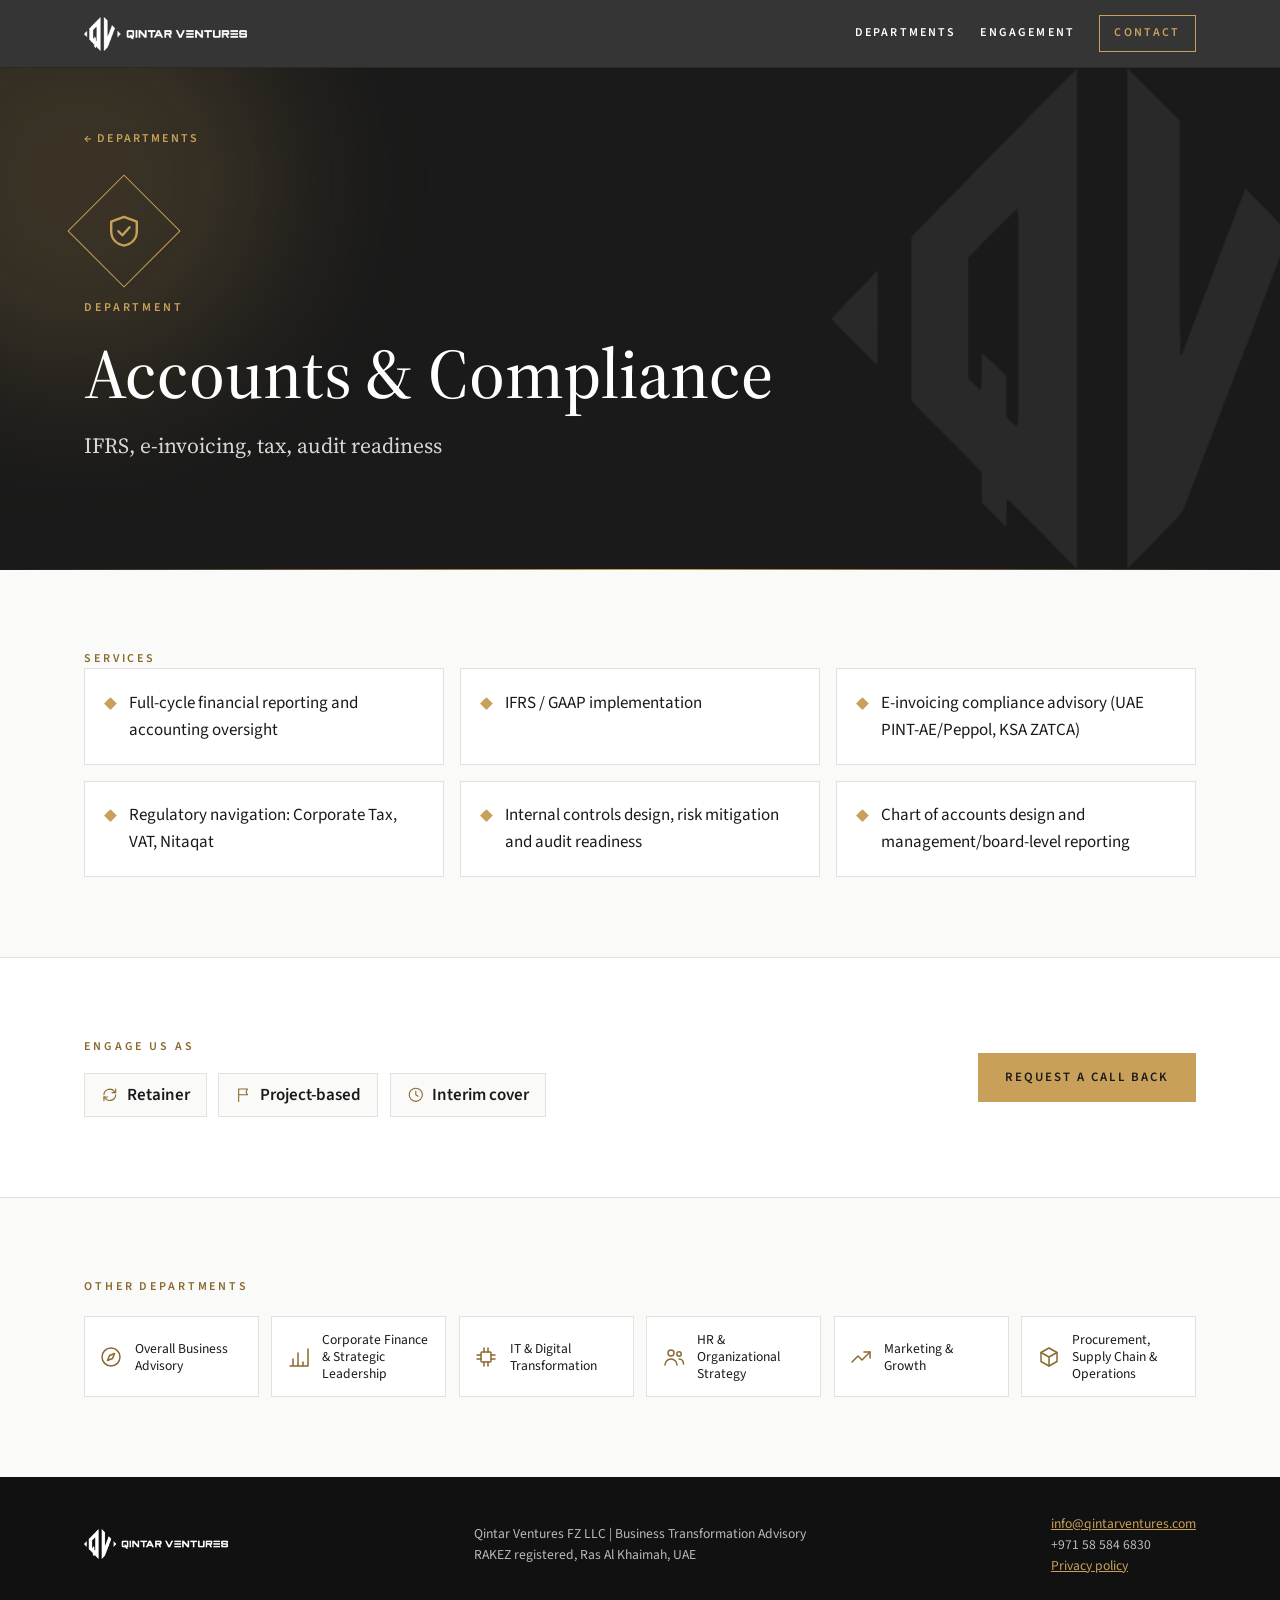
==== commit 71b3dc03: "Remove e-invoicing section, add privacy policy page Co-Authored-By: Claude Sonnet 5.5 <noreply@anthr" ====
--- a/accounts-compliance.html
+++ b/accounts-compliance.html
@@ -7,7 +7,7 @@
 <script>document.documentElement.classList.add('js')</script>
 <link rel=stylesheet href=style.css></head><body>
 <div class=top><div class=w><a href=index.html><img src=assets/logo-white.png alt="Qintar Ventures"></a>
-<nav><a href=index.html#departments>Departments</a><a href=index.html#engagement>Engagement</a><a href=index.html#einvoicing>E-invoicing</a><a class=nb href=contact.html>Contact</a></nav></div></div>
+<nav><a href=index.html#departments>Departments</a><a href=index.html#engagement>Engagement</a><a class=nb href=contact.html>Contact</a></nav></div></div>
 
 <section class="hero sm"><div class="orb o1"></div><div class=w><a class=back href=index.html#departments>&larr; Departments</a>
 <div class=rv><div class=bigico><svg class="ic" viewBox="0 0 24 24" fill="none" stroke="currentColor" stroke-width="1.5" stroke-linecap="round" stroke-linejoin="round" aria-hidden="true"><path d="M12 3l8 3v6c0 5-3.5 8-8 9-4.5-1-8-4-8-9V6z"/><path d="M8.5 12l2.5 2.5 4.5-5"/></svg></div></div><div class="l rv">Department</div><h1 class=rv style="--d:80ms">Accounts &amp; Compliance</h1><p class="lead rv" style="--d:160ms">IFRS, e-invoicing, tax, audit readiness</p></div></section>
@@ -15,7 +15,7 @@
 <section class="s alt"><div class="w ct2"><div><div class="l rv">Engage us as</div><div class="chips rv"><span class=chip2><svg class="ic" viewBox="0 0 24 24" fill="none" stroke="currentColor" stroke-width="1.5" stroke-linecap="round" stroke-linejoin="round" aria-hidden="true"><path d="M4 12a8 8 0 0114-5l2 2M20 12a8 8 0 01-14 5l-2-2"/><path d="M20 4v5h-5M4 20v-5h5"/></svg>Retainer</span><span class=chip2><svg class="ic" viewBox="0 0 24 24" fill="none" stroke="currentColor" stroke-width="1.5" stroke-linecap="round" stroke-linejoin="round" aria-hidden="true"><path d="M5 21V4M5 4h12l-2 4 2 4H5"/></svg>Project-based</span><span class=chip2><svg class="ic" viewBox="0 0 24 24" fill="none" stroke="currentColor" stroke-width="1.5" stroke-linecap="round" stroke-linejoin="round" aria-hidden="true"><circle cx="12" cy="12" r="9"/><path d="M12 7v5l3 2"/></svg>Interim cover</span></div></div><a class="b rv" href="contact.html?dept=Accounts%20and%20Compliance">Request a call back</a></div></section>
 <section class=s><div class=w><div class="l rv">Other departments</div><div class=minis><a class="mini" href=overall-business-advisory.html title="Overall Business Advisory"><svg class="ic" viewBox="0 0 24 24" fill="none" stroke="currentColor" stroke-width="1.5" stroke-linecap="round" stroke-linejoin="round" aria-hidden="true"><circle cx="12" cy="12" r="9"/><path d="M15.5 8.5l-2 5-5 2 2-5z"/></svg><span>Overall Business Advisory</span></a><a class="mini" href=corporate-finance.html title="Corporate Finance &amp; Strategic Leadership"><svg class="ic" viewBox="0 0 24 24" fill="none" stroke="currentColor" stroke-width="1.5" stroke-linecap="round" stroke-linejoin="round" aria-hidden="true"><path d="M3 21h18M6 21v-7M11 21V8M16 21v-4M21 21V4"/></svg><span>Corporate Finance &amp; Strategic Leadership</span></a><a class="mini" href=it-digital-transformation.html title="IT &amp; Digital Transformation"><svg class="ic" viewBox="0 0 24 24" fill="none" stroke="currentColor" stroke-width="1.5" stroke-linecap="round" stroke-linejoin="round" aria-hidden="true"><rect x="7" y="7" width="10" height="10" rx="1"/><path d="M10 3v4M14 3v4M10 17v4M14 17v4M3 10h4M3 14h4M17 10h4M17 14h4"/></svg><span>IT &amp; Digital Transformation</span></a><a class="mini" href=hr-organizational-strategy.html title="HR &amp; Organizational Strategy"><svg class="ic" viewBox="0 0 24 24" fill="none" stroke="currentColor" stroke-width="1.5" stroke-linecap="round" stroke-linejoin="round" aria-hidden="true"><circle cx="9" cy="8" r="3"/><path d="M3 20c0-3.3 2.7-6 6-6s6 2.7 6 6"/><circle cx="17" cy="9" r="2.2"/><path d="M17 14c2.5 0 4.5 2 4.5 5"/></svg><span>HR &amp; Organizational Strategy</span></a><a class="mini" href=marketing-growth.html title="Marketing &amp; Growth"><svg class="ic" viewBox="0 0 24 24" fill="none" stroke="currentColor" stroke-width="1.5" stroke-linecap="round" stroke-linejoin="round" aria-hidden="true"><path d="M3 17l6-6 4 4 8-8"/><path d="M15 7h6v6"/></svg><span>Marketing &amp; Growth</span></a><a class="mini" href=procurement-supply-chain-operations.html title="Procurement, Supply Chain &amp; Operations"><svg class="ic" viewBox="0 0 24 24" fill="none" stroke="currentColor" stroke-width="1.5" stroke-linecap="round" stroke-linejoin="round" aria-hidden="true"><path d="M12 3l8 4.5v9L12 21l-8-4.5v-9z"/><path d="M4 7.5l8 4.5 8-4.5M12 12v9"/></svg><span>Procurement, Supply Chain &amp; Operations</span></a></div></div></section>
 <footer><div class=w><img src=assets/logo-white.png alt="Qintar Ventures" style="height:30px"><div>Qintar Ventures FZ LLC | Business Transformation Advisory<br>RAKEZ registered, Ras Al Khaimah, UAE</div>
-<div><a href=mailto:info@qintarventures.com>info@qintarventures.com</a><br>+971 58 584 6830</div></div></footer>
+<div><a href=mailto:info@qintarventures.com>info@qintarventures.com</a><br>+971 58 584 6830<br><a href=privacy.html>Privacy policy</a></div></div></footer>
 <script>
 var rv=document.querySelectorAll('.rv'),R=matchMedia('(prefers-reduced-motion:reduce)').matches;
 if(R||!('IntersectionObserver' in window)){rv.forEach(function(e){e.classList.add('in')})}else{var o=new IntersectionObserver(function(es){es.forEach(function(e){if(e.isIntersecting){e.target.classList.add('in');o.unobserve(e.target)}})},{threshold:.15});rv.forEach(function(e){o.observe(e)})}
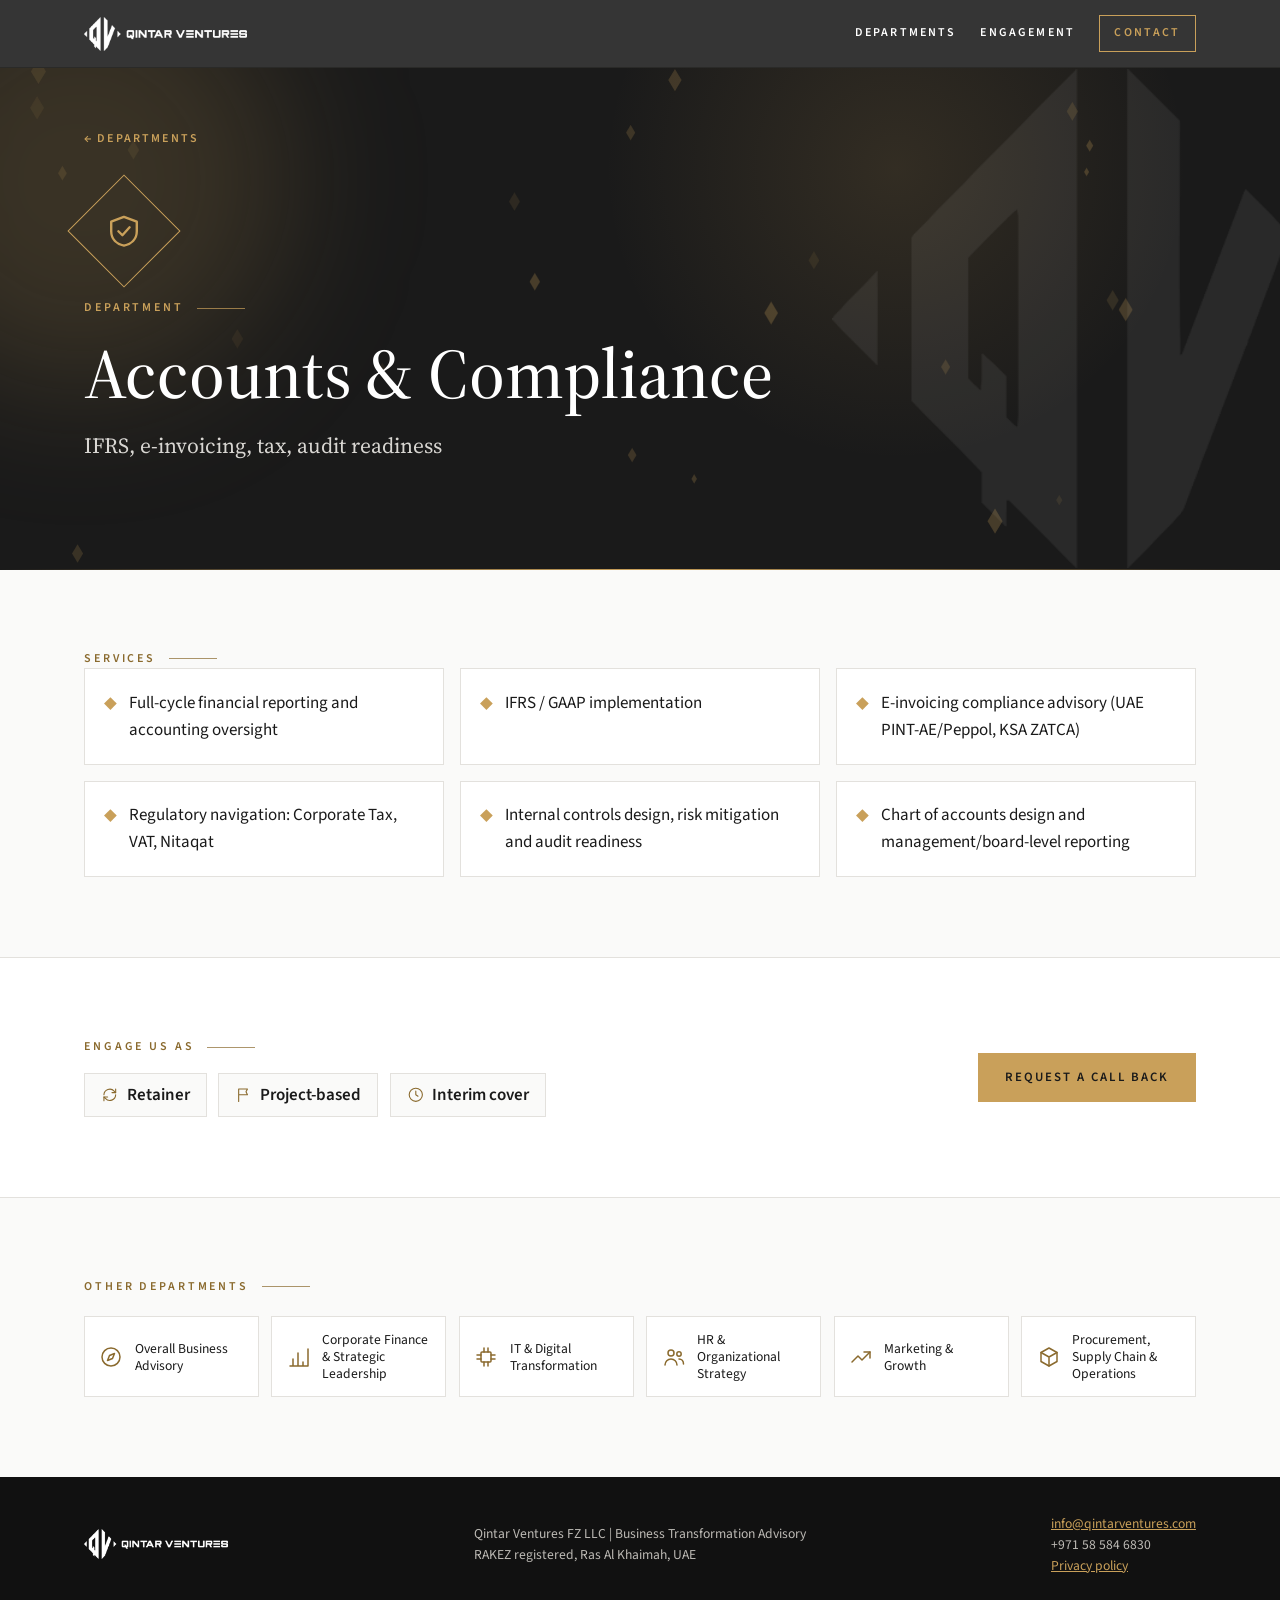
==== commit c4031dbe: "Add richer animations: drifting diamonds, drawing icons, tilt, marquee, progress bar Co-Authored-By:" ====
--- a/accounts-compliance.html
+++ b/accounts-compliance.html
@@ -16,9 +16,4 @@
 <section class=s><div class=w><div class="l rv">Other departments</div><div class=minis><a class="mini" href=overall-business-advisory.html title="Overall Business Advisory"><svg class="ic" viewBox="0 0 24 24" fill="none" stroke="currentColor" stroke-width="1.5" stroke-linecap="round" stroke-linejoin="round" aria-hidden="true"><circle cx="12" cy="12" r="9"/><path d="M15.5 8.5l-2 5-5 2 2-5z"/></svg><span>Overall Business Advisory</span></a><a class="mini" href=corporate-finance.html title="Corporate Finance &amp; Strategic Leadership"><svg class="ic" viewBox="0 0 24 24" fill="none" stroke="currentColor" stroke-width="1.5" stroke-linecap="round" stroke-linejoin="round" aria-hidden="true"><path d="M3 21h18M6 21v-7M11 21V8M16 21v-4M21 21V4"/></svg><span>Corporate Finance &amp; Strategic Leadership</span></a><a class="mini" href=it-digital-transformation.html title="IT &amp; Digital Transformation"><svg class="ic" viewBox="0 0 24 24" fill="none" stroke="currentColor" stroke-width="1.5" stroke-linecap="round" stroke-linejoin="round" aria-hidden="true"><rect x="7" y="7" width="10" height="10" rx="1"/><path d="M10 3v4M14 3v4M10 17v4M14 17v4M3 10h4M3 14h4M17 10h4M17 14h4"/></svg><span>IT &amp; Digital Transformation</span></a><a class="mini" href=hr-organizational-strategy.html title="HR &amp; Organizational Strategy"><svg class="ic" viewBox="0 0 24 24" fill="none" stroke="currentColor" stroke-width="1.5" stroke-linecap="round" stroke-linejoin="round" aria-hidden="true"><circle cx="9" cy="8" r="3"/><path d="M3 20c0-3.3 2.7-6 6-6s6 2.7 6 6"/><circle cx="17" cy="9" r="2.2"/><path d="M17 14c2.5 0 4.5 2 4.5 5"/></svg><span>HR &amp; Organizational Strategy</span></a><a class="mini" href=marketing-growth.html title="Marketing &amp; Growth"><svg class="ic" viewBox="0 0 24 24" fill="none" stroke="currentColor" stroke-width="1.5" stroke-linecap="round" stroke-linejoin="round" aria-hidden="true"><path d="M3 17l6-6 4 4 8-8"/><path d="M15 7h6v6"/></svg><span>Marketing &amp; Growth</span></a><a class="mini" href=procurement-supply-chain-operations.html title="Procurement, Supply Chain &amp; Operations"><svg class="ic" viewBox="0 0 24 24" fill="none" stroke="currentColor" stroke-width="1.5" stroke-linecap="round" stroke-linejoin="round" aria-hidden="true"><path d="M12 3l8 4.5v9L12 21l-8-4.5v-9z"/><path d="M4 7.5l8 4.5 8-4.5M12 12v9"/></svg><span>Procurement, Supply Chain &amp; Operations</span></a></div></div></section>
 <footer><div class=w><img src=assets/logo-white.png alt="Qintar Ventures" style="height:30px"><div>Qintar Ventures FZ LLC | Business Transformation Advisory<br>RAKEZ registered, Ras Al Khaimah, UAE</div>
 <div><a href=mailto:info@qintarventures.com>info@qintarventures.com</a><br>+971 58 584 6830<br><a href=privacy.html>Privacy policy</a></div></div></footer>
-<script>
-var rv=document.querySelectorAll('.rv'),R=matchMedia('(prefers-reduced-motion:reduce)').matches;
-if(R||!('IntersectionObserver' in window)){rv.forEach(function(e){e.classList.add('in')})}else{var o=new IntersectionObserver(function(es){es.forEach(function(e){if(e.isIntersecting){e.target.classList.add('in');o.unobserve(e.target)}})},{threshold:.15});rv.forEach(function(e){o.observe(e)})}
-document.querySelectorAll('[data-n]').forEach(function(e){var n=+e.dataset.n;if(R){e.textContent=n;return}var s=null;new IntersectionObserver(function(es,ob){if(es[0].isIntersecting){ob.disconnect();(function f(t){s=s||t;var p=Math.min((t-s)/1200,1);e.textContent=Math.round(n*(1-Math.pow(1-p,3)));if(p<1)requestAnimationFrame(f)})(performance.now())}}).observe(e)});
-var cd=document.getElementById('cd');if(cd){var d=Math.ceil((new Date('2026-10-30T00:00:00+04:00')-new Date())/864e5);cd.textContent=d>0?d+' days left':(d===0?'Due today':'Deadline passed')}
-</script></body></html>+<script src=site.js></script></body></html>
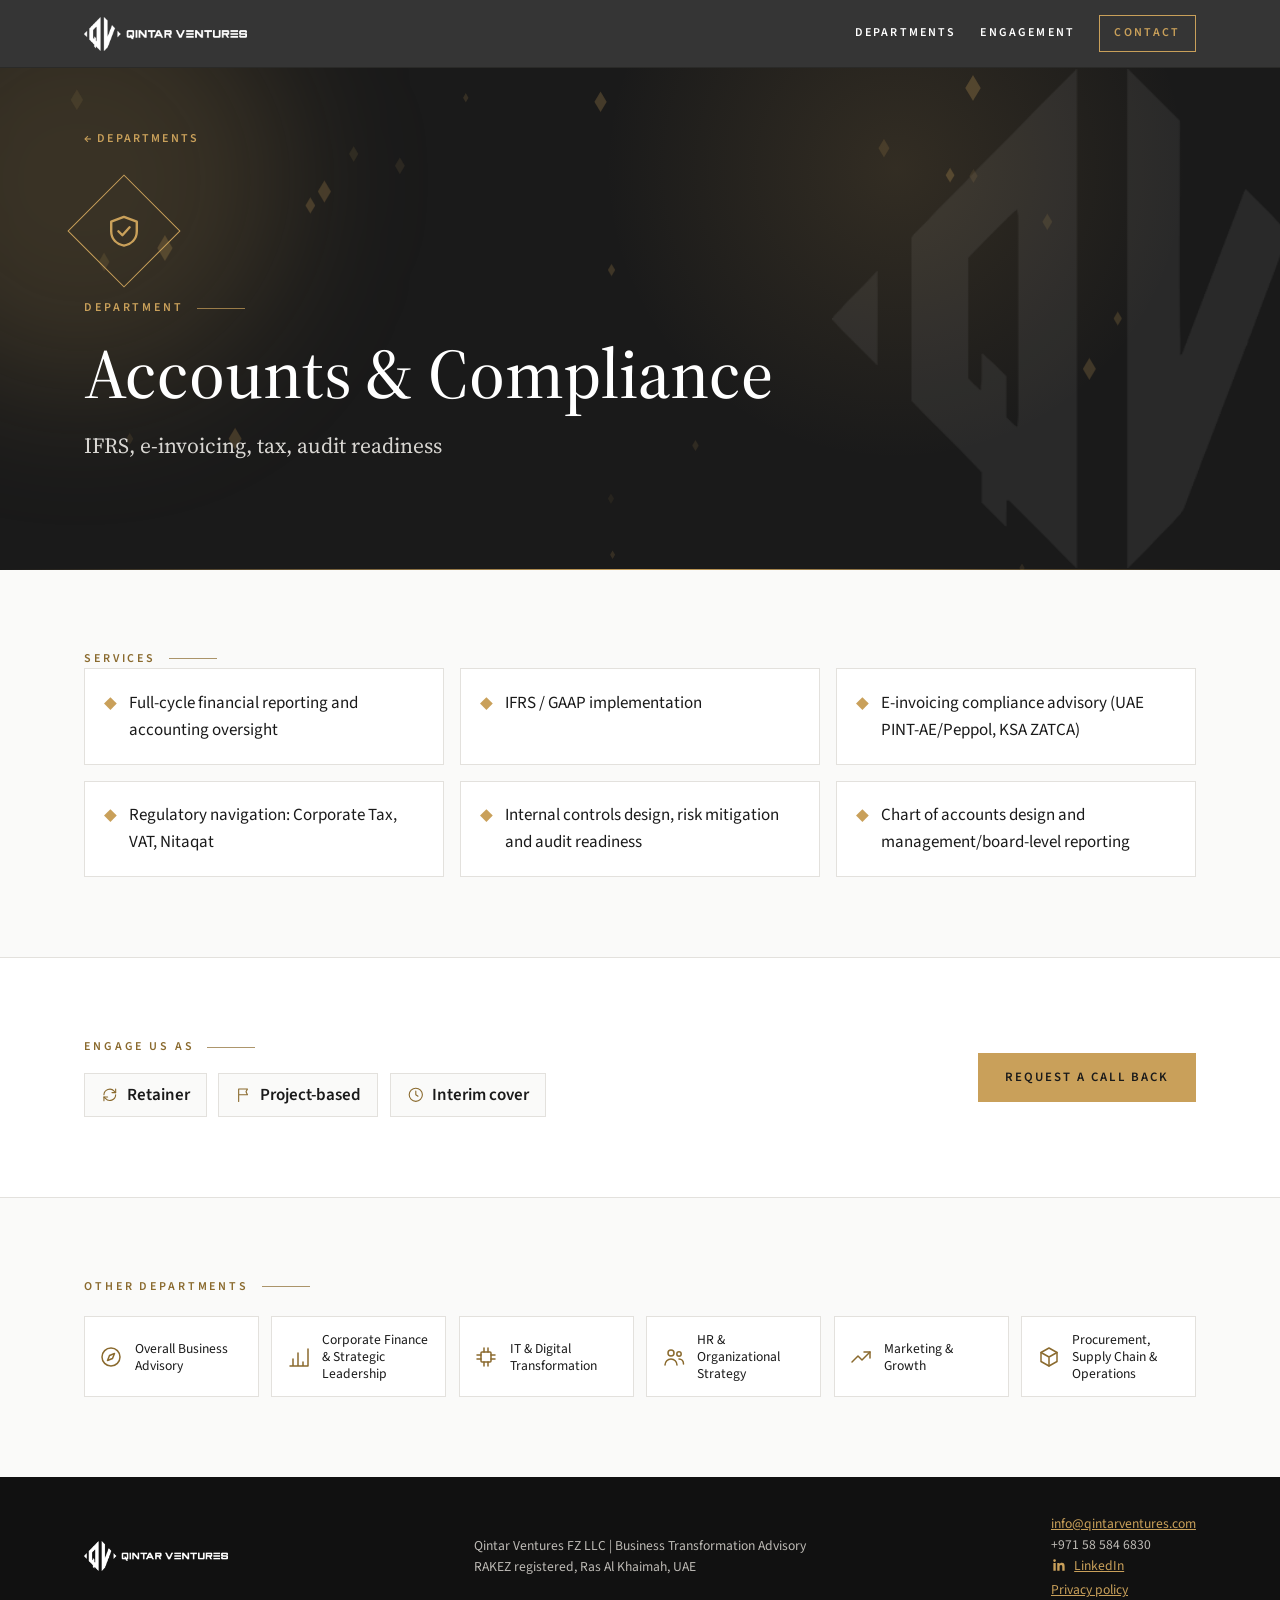
==== commit 411b5922: "Add LinkedIn link to footer and contact page Co-Authored-By: Claude Sonnet 5.5 <noreply@anthropic.co" ====
--- a/accounts-compliance.html
+++ b/accounts-compliance.html
@@ -15,5 +15,5 @@
 <section class="s alt"><div class="w ct2"><div><div class="l rv">Engage us as</div><div class="chips rv"><span class=chip2><svg class="ic" viewBox="0 0 24 24" fill="none" stroke="currentColor" stroke-width="1.5" stroke-linecap="round" stroke-linejoin="round" aria-hidden="true"><path d="M4 12a8 8 0 0114-5l2 2M20 12a8 8 0 01-14 5l-2-2"/><path d="M20 4v5h-5M4 20v-5h5"/></svg>Retainer</span><span class=chip2><svg class="ic" viewBox="0 0 24 24" fill="none" stroke="currentColor" stroke-width="1.5" stroke-linecap="round" stroke-linejoin="round" aria-hidden="true"><path d="M5 21V4M5 4h12l-2 4 2 4H5"/></svg>Project-based</span><span class=chip2><svg class="ic" viewBox="0 0 24 24" fill="none" stroke="currentColor" stroke-width="1.5" stroke-linecap="round" stroke-linejoin="round" aria-hidden="true"><circle cx="12" cy="12" r="9"/><path d="M12 7v5l3 2"/></svg>Interim cover</span></div></div><a class="b rv" href="contact.html?dept=Accounts%20and%20Compliance">Request a call back</a></div></section>
 <section class=s><div class=w><div class="l rv">Other departments</div><div class=minis><a class="mini" href=overall-business-advisory.html title="Overall Business Advisory"><svg class="ic" viewBox="0 0 24 24" fill="none" stroke="currentColor" stroke-width="1.5" stroke-linecap="round" stroke-linejoin="round" aria-hidden="true"><circle cx="12" cy="12" r="9"/><path d="M15.5 8.5l-2 5-5 2 2-5z"/></svg><span>Overall Business Advisory</span></a><a class="mini" href=corporate-finance.html title="Corporate Finance &amp; Strategic Leadership"><svg class="ic" viewBox="0 0 24 24" fill="none" stroke="currentColor" stroke-width="1.5" stroke-linecap="round" stroke-linejoin="round" aria-hidden="true"><path d="M3 21h18M6 21v-7M11 21V8M16 21v-4M21 21V4"/></svg><span>Corporate Finance &amp; Strategic Leadership</span></a><a class="mini" href=it-digital-transformation.html title="IT &amp; Digital Transformation"><svg class="ic" viewBox="0 0 24 24" fill="none" stroke="currentColor" stroke-width="1.5" stroke-linecap="round" stroke-linejoin="round" aria-hidden="true"><rect x="7" y="7" width="10" height="10" rx="1"/><path d="M10 3v4M14 3v4M10 17v4M14 17v4M3 10h4M3 14h4M17 10h4M17 14h4"/></svg><span>IT &amp; Digital Transformation</span></a><a class="mini" href=hr-organizational-strategy.html title="HR &amp; Organizational Strategy"><svg class="ic" viewBox="0 0 24 24" fill="none" stroke="currentColor" stroke-width="1.5" stroke-linecap="round" stroke-linejoin="round" aria-hidden="true"><circle cx="9" cy="8" r="3"/><path d="M3 20c0-3.3 2.7-6 6-6s6 2.7 6 6"/><circle cx="17" cy="9" r="2.2"/><path d="M17 14c2.5 0 4.5 2 4.5 5"/></svg><span>HR &amp; Organizational Strategy</span></a><a class="mini" href=marketing-growth.html title="Marketing &amp; Growth"><svg class="ic" viewBox="0 0 24 24" fill="none" stroke="currentColor" stroke-width="1.5" stroke-linecap="round" stroke-linejoin="round" aria-hidden="true"><path d="M3 17l6-6 4 4 8-8"/><path d="M15 7h6v6"/></svg><span>Marketing &amp; Growth</span></a><a class="mini" href=procurement-supply-chain-operations.html title="Procurement, Supply Chain &amp; Operations"><svg class="ic" viewBox="0 0 24 24" fill="none" stroke="currentColor" stroke-width="1.5" stroke-linecap="round" stroke-linejoin="round" aria-hidden="true"><path d="M12 3l8 4.5v9L12 21l-8-4.5v-9z"/><path d="M4 7.5l8 4.5 8-4.5M12 12v9"/></svg><span>Procurement, Supply Chain &amp; Operations</span></a></div></div></section>
 <footer><div class=w><img src=assets/logo-white.png alt="Qintar Ventures" style="height:30px"><div>Qintar Ventures FZ LLC | Business Transformation Advisory<br>RAKEZ registered, Ras Al Khaimah, UAE</div>
-<div><a href=mailto:info@qintarventures.com>info@qintarventures.com</a><br>+971 58 584 6830<br><a href=privacy.html>Privacy policy</a></div></div></footer>
+<div><a href=mailto:info@qintarventures.com>info@qintarventures.com</a><br>+971 58 584 6830<br><a class=so href=https://www.linkedin.com/company/qintarventures target=_blank rel="noopener noreferrer" aria-label="Qintar Ventures on LinkedIn"><svg viewBox="0 0 24 24" fill="currentColor" aria-hidden="true"><path d="M20.45 20.45h-3.56v-5.57c0-1.33-.03-3.04-1.85-3.04-1.86 0-2.14 1.45-2.14 2.94v5.67H9.35V9h3.41v1.56h.05c.48-.9 1.64-1.85 3.37-1.85 3.6 0 4.27 2.37 4.27 5.45v6.29zM5.34 7.43a2.06 2.06 0 110-4.12 2.06 2.06 0 010 4.12zM7.12 20.45H3.56V9h3.56v11.45z"/></svg>LinkedIn</a><br><a href=privacy.html>Privacy policy</a></div></div></footer>
 <script src=site.js></script></body></html>
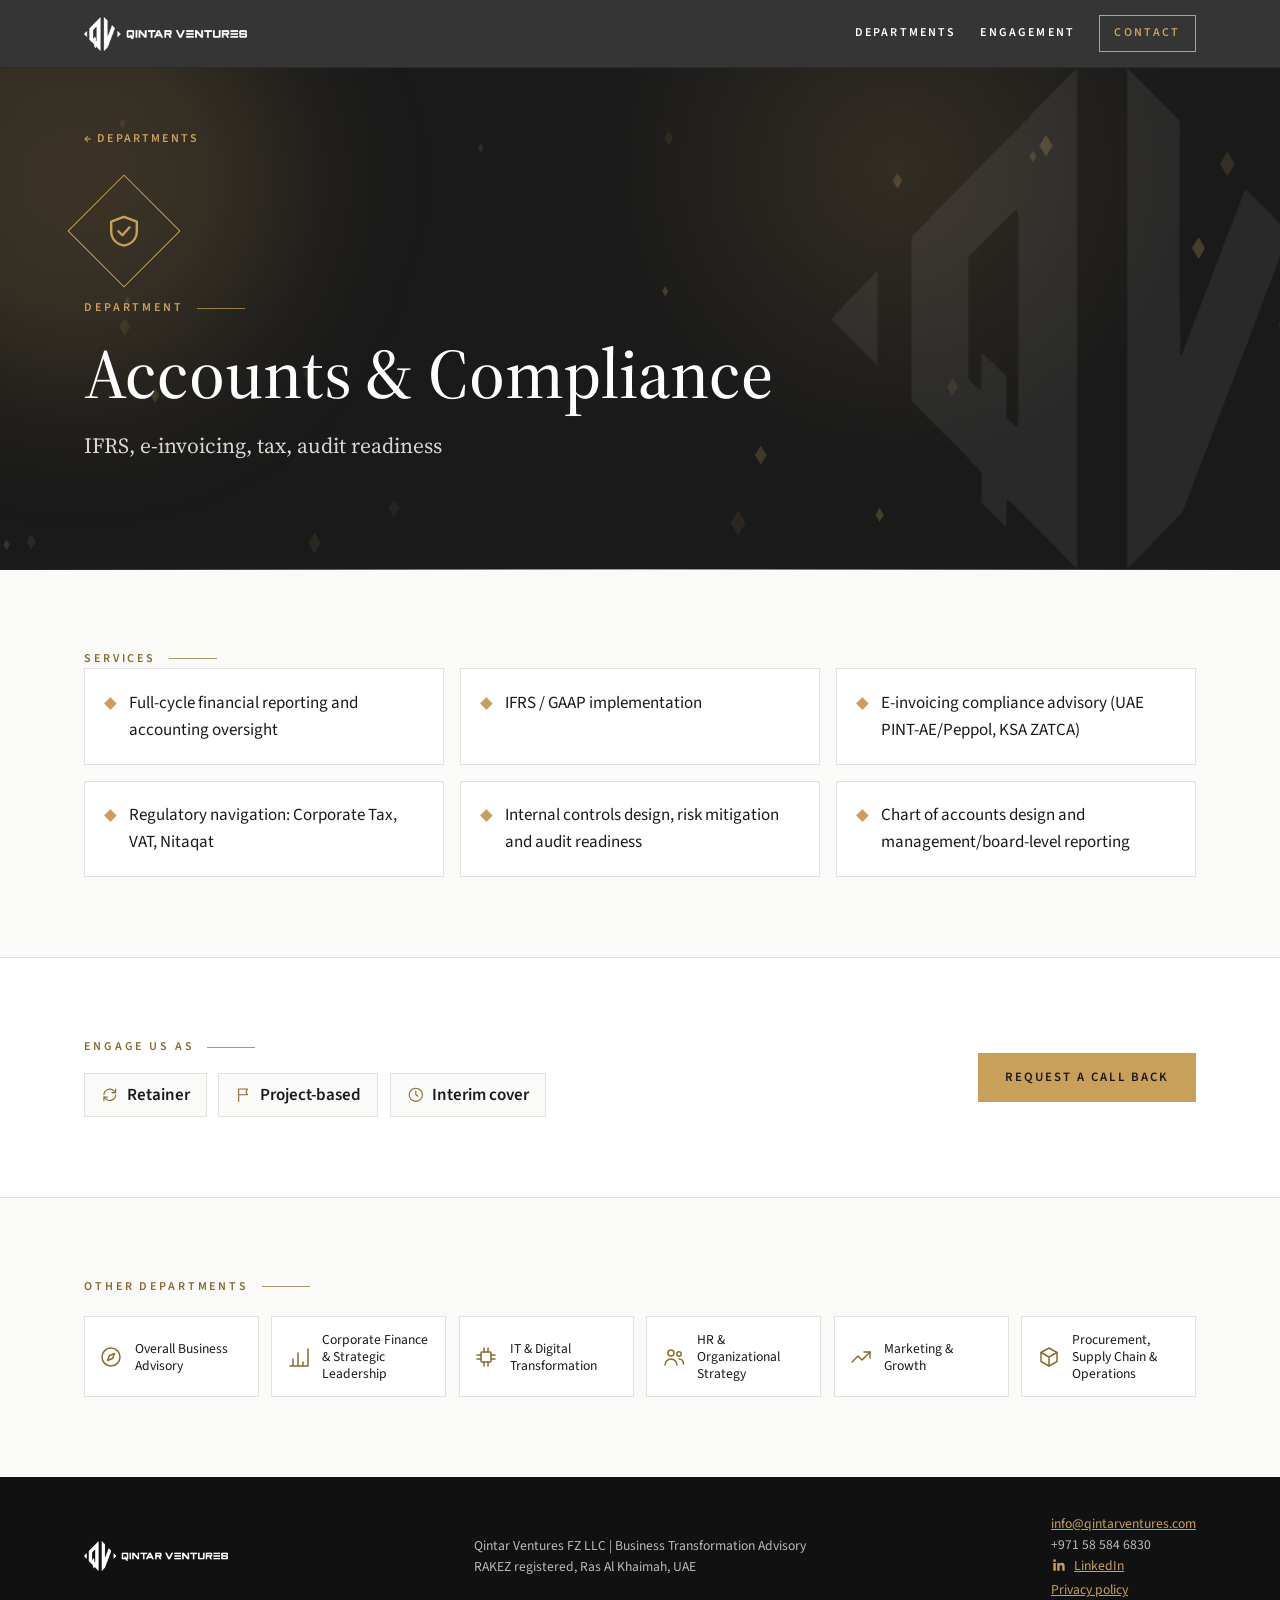
==== commit adeeb4f5: "Add search and sharing metadata, sitemap, robots, 404 page Co-Authored-By: Claude Sonnet 5.5 <norepl" ====
--- a/accounts-compliance.html
+++ b/accounts-compliance.html
@@ -1,6 +1,13 @@
 <!doctype html>
 <html lang=en><head><meta charset=utf-8><meta name=viewport content="width=device-width,initial-scale=1">
-<title>Accounts &amp; Compliance | Qintar Ventures</title><meta name=description content="Financial reporting under IFRS and GAAP, UAE and KSA e-invoicing, Corporate Tax, VAT and Nitaqat, internal controls, audit readiness, ERP-enabled financial control in Zoho Books and board reporting.">
+<title>Accounts &amp; Compliance | Qintar Ventures</title><meta name=description content="Financial reporting under IFRS and GAAP, UAE and KSA e-invoicing, Corporate Tax, VAT and Nitaqat, internal controls and audit readiness.">
+<link rel=canonical href="https://www.qintarventures.com/accounts-compliance.html">
+<meta name=theme-color content="#1A1A1A">
+<meta property="og:type" content="website"><meta property="og:site_name" content="Qintar Ventures"><meta property="og:locale" content="en_GB">
+<meta property="og:title" content="Accounts &amp; Compliance | Qintar Ventures"><meta property="og:description" content="Financial reporting under IFRS and GAAP, UAE and KSA e-invoicing, Corporate Tax, VAT and Nitaqat, internal controls and audit readiness."><meta property="og:url" content="https://www.qintarventures.com/accounts-compliance.html">
+<meta property="og:image" content="https://www.qintarventures.com/assets/og-image.png"><meta property="og:image:width" content="1200"><meta property="og:image:height" content="630"><meta property="og:image:alt" content="Qintar Ventures. Senior by default. Boutique by design.">
+<meta name=twitter:card content="summary_large_image"><meta name=twitter:title content="Accounts &amp; Compliance | Qintar Ventures"><meta name=twitter:description content="Financial reporting under IFRS and GAAP, UAE and KSA e-invoicing, Corporate Tax, VAT and Nitaqat, internal controls and audit readiness."><meta name=twitter:image content="https://www.qintarventures.com/assets/og-image.png">
+
 <link rel=icon href=assets/favicon.png>
 <link rel=preconnect href=https://fonts.googleapis.com><link rel=preconnect href=https://fonts.gstatic.com crossorigin>
 <link href="https://fonts.googleapis.com/css2?family=Source+Sans+3:wght@400;600&family=Source+Serif+4:ital,wght@0,400;0,500;0,600;1,400;1,500&display=swap" rel=stylesheet>
